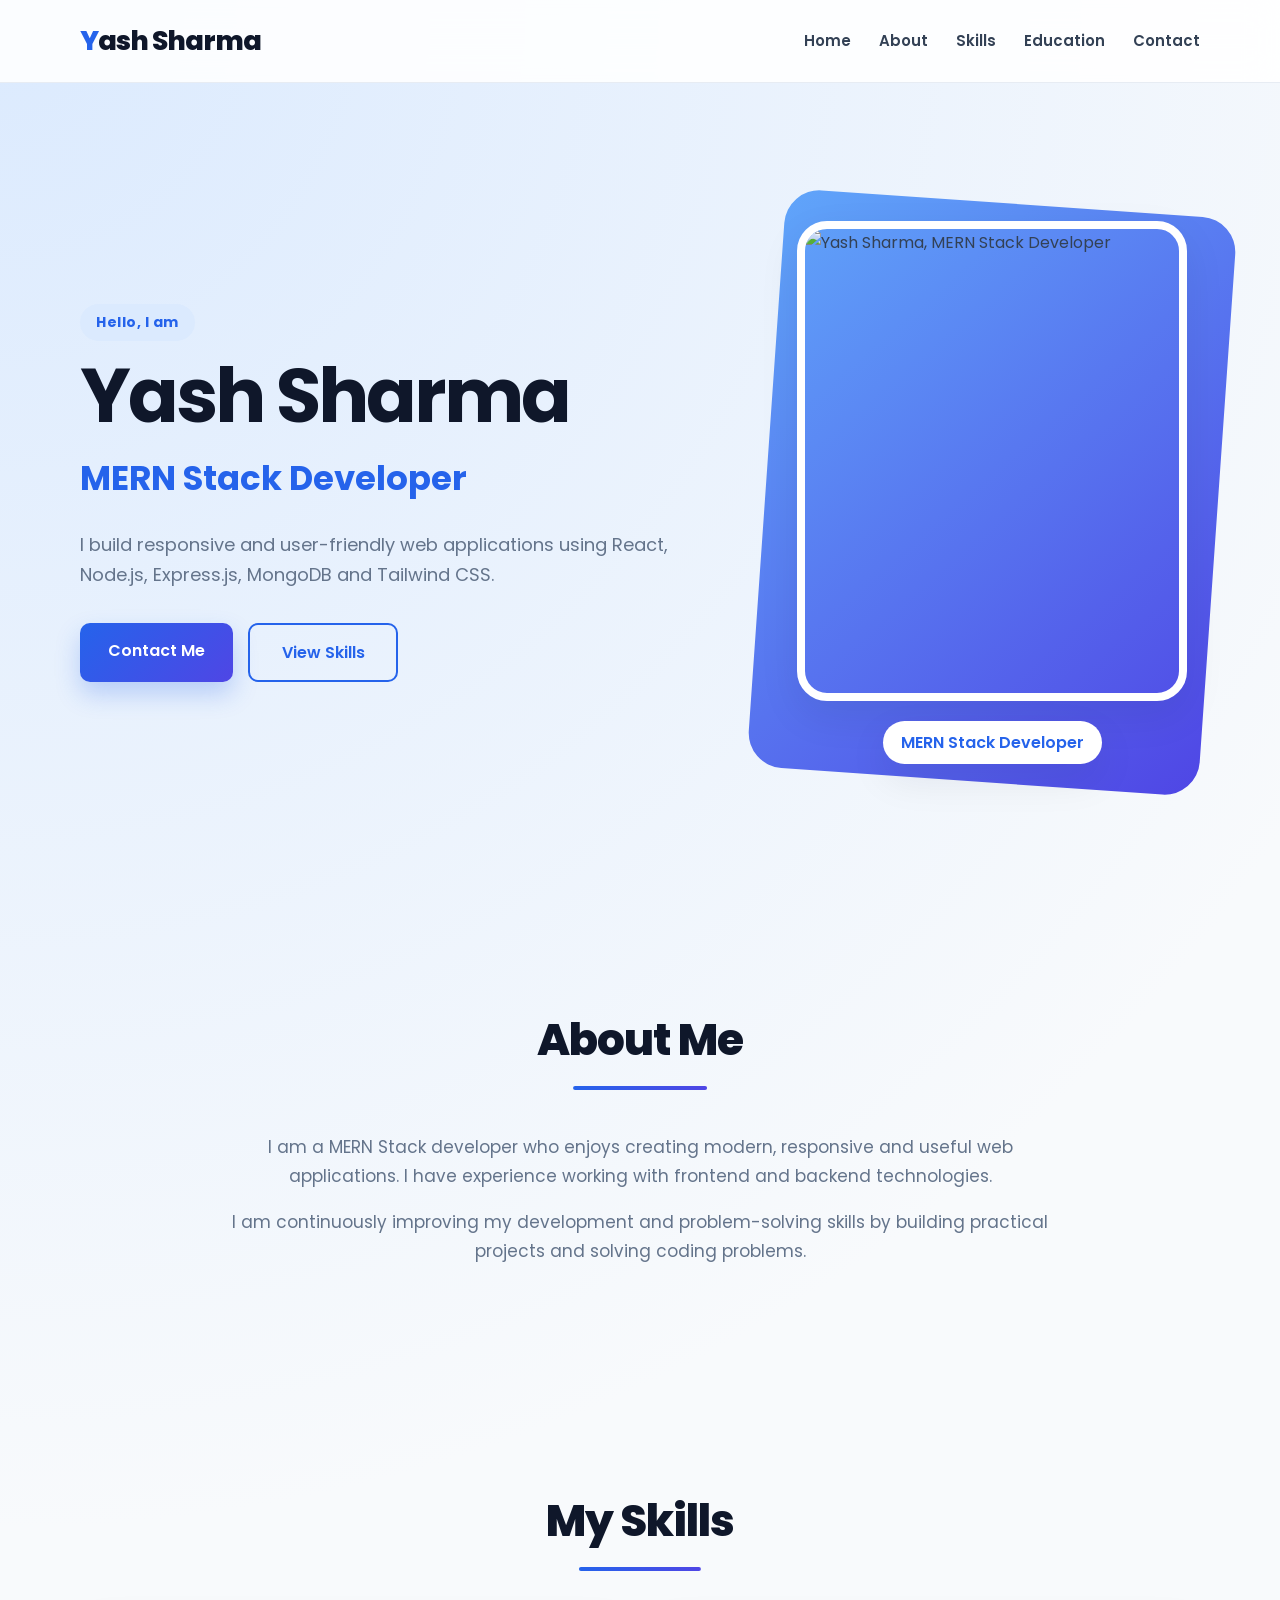
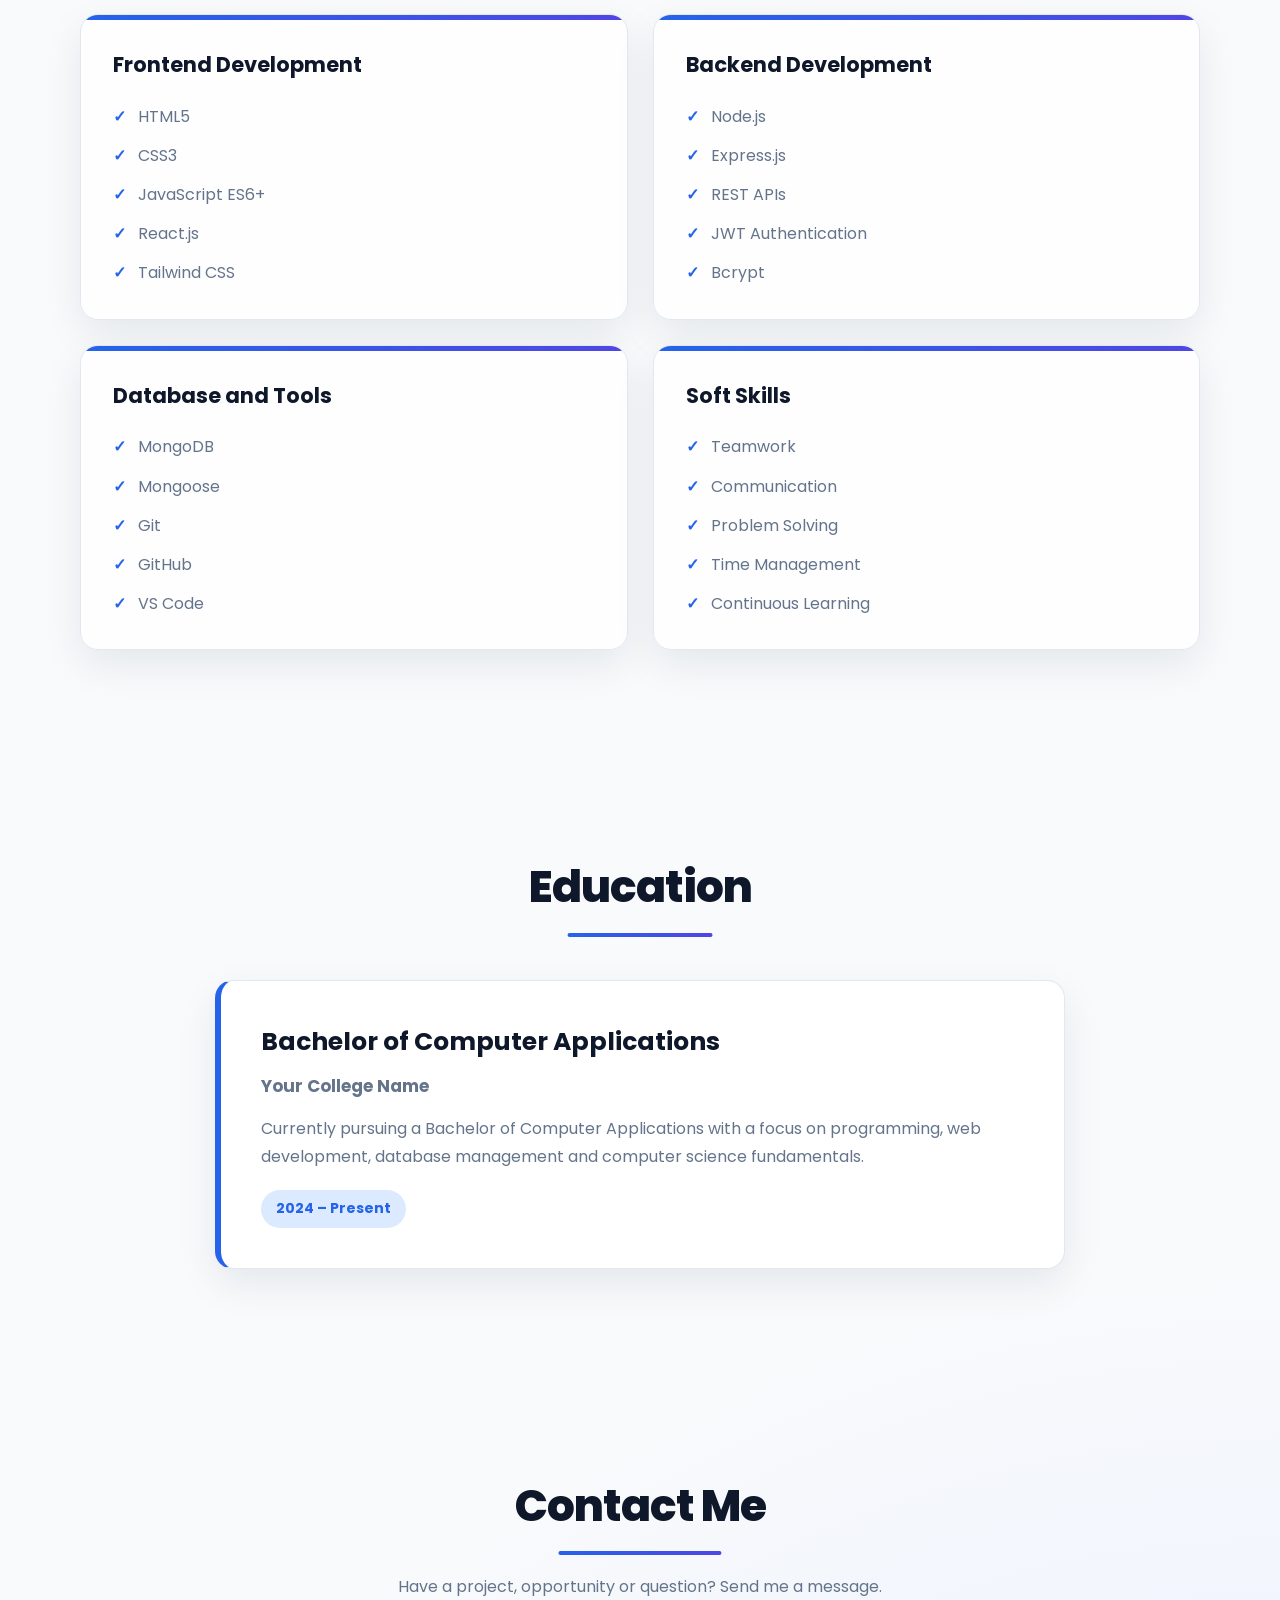
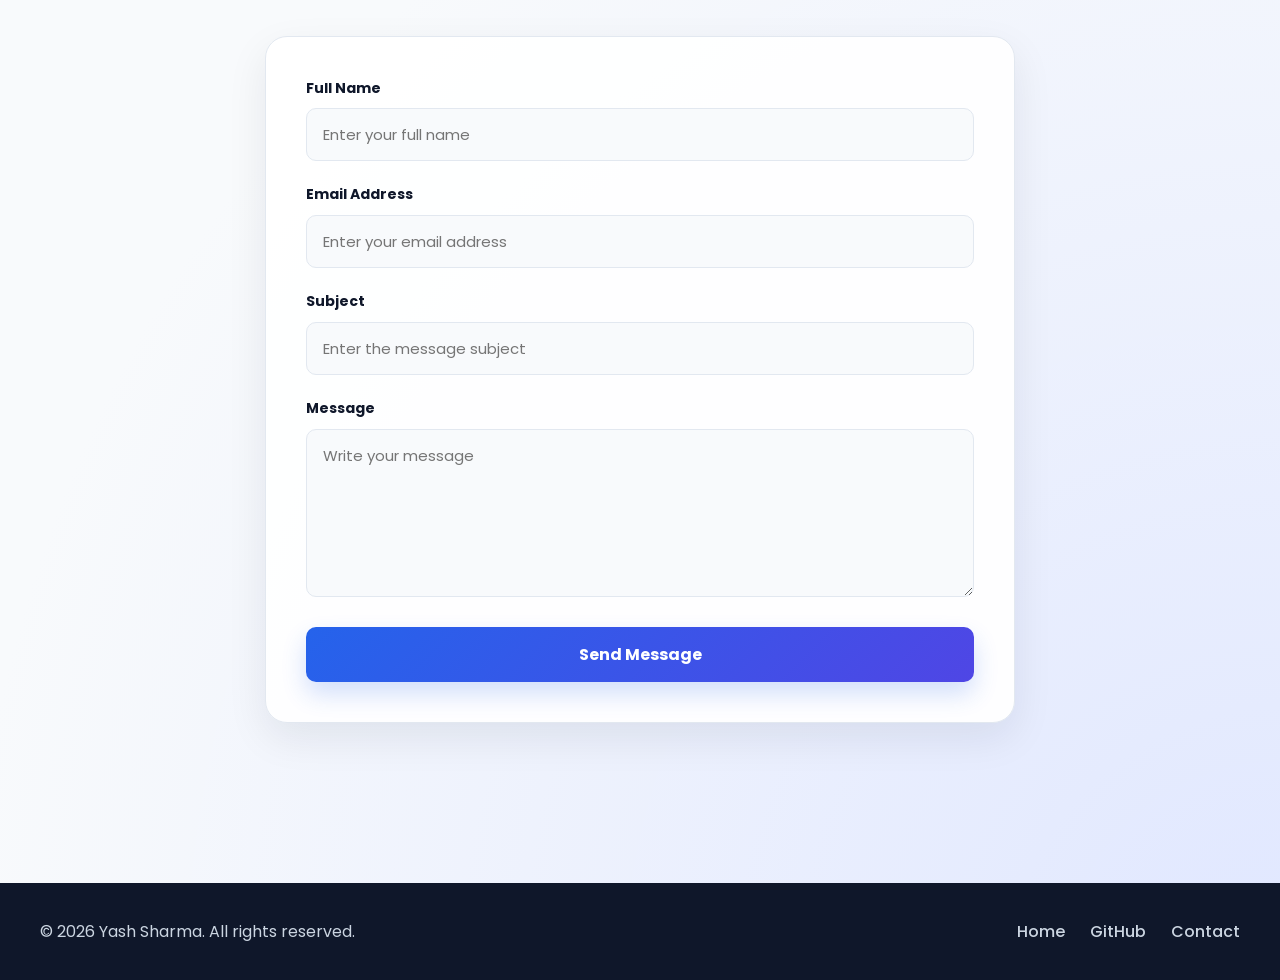
==== Day 3 Task/index.html @ 2488f907 "Day 3 Task" ====
<!DOCTYPE html>
<html lang="en">

<head>
    <meta charset="UTF-8">

    <meta
        name="viewport"
        content="width=device-width, initial-scale=1.0"
    >

    <meta
        name="description"
        content="Portfolio website of Yash Sharma, MERN Stack Developer"
    >

    <title>Yash Sharma | MERN Stack Developer</title>

    <link rel="stylesheet" href="style.css">
</head>

<body>

    <!-- Header -->
    <header id="home">

        <nav aria-label="Main navigation">

            <a href="#home" class="logo">
                Yash Sharma
            </a>

            <ul class="nav-links">

                <li>
                    <a href="#home">Home</a>
                </li>

                <li>
                    <a href="#about">About</a>
                </li>

                <li>
                    <a href="#skills">Skills</a>
                </li>

                <li>
                    <a href="#education">Education</a>
                </li>

                <li>
                    <a href="#contact">Contact</a>
                </li>

            </ul>

        </nav>

    </header>

    <!-- Main Content -->
    <main>

        <!-- Hero Section -->
        <section id="hero">

            <div class="hero-content">

                <p class="hero-intro">
                    Hello, I am
                </p>

                <h1>Yash Sharma</h1>

                <h2>MERN Stack Developer</h2>

                <p>
                    I build responsive and user-friendly web applications
                    using React, Node.js, Express.js, MongoDB and Tailwind CSS.
                </p>

                <div class="hero-buttons">

                    <a href="#contact" class="primary-button">
                        Contact Me
                    </a>

                    <a href="#skills" class="secondary-button">
                        View Skills
                    </a>

                </div>

            </div>

            <figure class="hero-image">

                <img
                    src="images/profile.jpg"
                    alt="Yash Sharma, MERN Stack Developer"
                >

                <figcaption>
                    MERN Stack Developer
                </figcaption>

            </figure>

        </section>

        <!-- About Section -->
        <section id="about" class="section">

            <h2>About Me</h2>

            <p>
                I am a MERN Stack developer who enjoys creating modern,
                responsive and useful web applications. I have experience
                working with frontend and backend technologies.
            </p>

            <p>
                I am continuously improving my development and problem-solving
                skills by building practical projects and solving coding
                problems.
            </p>

        </section>

        <!-- Skills Section -->
        <section id="skills" class="section">

            <h2>My Skills</h2>

            <div class="skills-container">

                <article class="skill-card">

                    <h3>Frontend Development</h3>

                    <ul>
                        <li>HTML5</li>
                        <li>CSS3</li>
                        <li>JavaScript ES6+</li>
                        <li>React.js</li>
                        <li>Tailwind CSS</li>
                    </ul>

                </article>

                <article class="skill-card">

                    <h3>Backend Development</h3>

                    <ul>
                        <li>Node.js</li>
                        <li>Express.js</li>
                        <li>REST APIs</li>
                        <li>JWT Authentication</li>
                        <li>Bcrypt</li>
                    </ul>

                </article>

                <article class="skill-card">

                    <h3>Database and Tools</h3>

                    <ul>
                        <li>MongoDB</li>
                        <li>Mongoose</li>
                        <li>Git</li>
                        <li>GitHub</li>
                        <li>VS Code</li>
                    </ul>

                </article>

                <article class="skill-card">

                    <h3>Soft Skills</h3>

                    <ul>
                        <li>Teamwork</li>
                        <li>Communication</li>
                        <li>Problem Solving</li>
                        <li>Time Management</li>
                        <li>Continuous Learning</li>
                    </ul>

                </article>

            </div>

        </section>

        <!-- Education Section -->
        <section id="education" class="section">

            <h2>Education</h2>

            <div class="education-container">

                <article class="education-card">

                    <h3>Bachelor of Computer Applications</h3>

                    <p class="education-institute">
                        Your College Name
                    </p>

                    <p>
                        Currently pursuing a Bachelor of Computer Applications
                        with a focus on programming, web development, database
                        management and computer science fundamentals.
                    </p>

                    <time datetime="2024">
                        2024 – Present
                    </time>

                </article>

            </div>

        </section>

        <!-- Contact Section -->
        <section id="contact" class="section">

            <h2>Contact Me</h2>

            <p class="contact-intro">
                Have a project, opportunity or question? Send me a message.
            </p>

            <form action="#" method="post" class="contact-form">

                <div class="form-group">

                    <label for="name">
                        Full Name
                    </label>

                    <input
                        type="text"
                        id="name"
                        name="name"
                        placeholder="Enter your full name"
                        required
                    >

                </div>

                <div class="form-group">

                    <label for="email">
                        Email Address
                    </label>

                    <input
                        type="email"
                        id="email"
                        name="email"
                        placeholder="Enter your email address"
                        required
                    >

                </div>

                <div class="form-group">

                    <label for="subject">
                        Subject
                    </label>

                    <input
                        type="text"
                        id="subject"
                        name="subject"
                        placeholder="Enter the message subject"
                        required
                    >

                </div>

                <div class="form-group">

                    <label for="message">
                        Message
                    </label>

                    <textarea
                        id="message"
                        name="message"
                        rows="6"
                        placeholder="Write your message"
                        required
                    ></textarea>

                </div>

                <button type="submit">
                    Send Message
                </button>

            </form>

        </section>

    </main>

    <!-- Footer -->
    <footer>

        <div class="footer-content">

            <p>
                &copy; 2026 Yash Sharma. All rights reserved.
            </p>

            <nav aria-label="Footer navigation">

                <a href="#home">Home</a>

                <a
                    href="https://github.com/"
                    target="_blank"
                    rel="noopener noreferrer"
                >
                    GitHub
                </a>

                <a href="#contact">
                    Contact
                </a>

            </nav>

        </div>

    </footer>

</body>

</html>
---- Day 3 Task/style.css ----
@import url("https://fonts.googleapis.com/css2?family=Poppins:wght@400;500;600;700;800&display=swap");

:root {
    --primary: #2563eb;
    --primary-dark: #1d4ed8;
    --primary-light: #dbeafe;
    --dark: #0f172a;
    --text: #334155;
    --muted: #64748b;
    --background: #f8fafc;
    --card: #ffffff;
    --border: #e2e8f0;
    --shadow: 0 15px 40px rgba(15, 23, 42, 0.08);
    --shadow-hover: 0 20px 45px rgba(37, 99, 235, 0.15);
}

* {
    margin: 0;
    padding: 0;
    box-sizing: border-box;
}

html {
    scroll-behavior: smooth;
    scroll-padding-top: 90px;
}

body {
    font-family: "Poppins", sans-serif;
    background:
        radial-gradient(circle at top left, #dbeafe 0, transparent 35%),
        radial-gradient(circle at bottom right, #e0e7ff 0, transparent 30%),
        var(--background);
    color: var(--text);
    line-height: 1.7;
}

img {
    max-width: 100%;
    display: block;
}

a {
    text-decoration: none;
}

ul {
    list-style: none;
}

/* Header and Navbar */

header {
    position: sticky;
    top: 0;
    z-index: 1000;
    background: rgba(255, 255, 255, 0.88);
    backdrop-filter: blur(16px);
    border-bottom: 1px solid rgba(226, 232, 240, 0.8);
}

nav {
    max-width: 1200px;
    margin: auto;
    padding: 18px 40px;
    display: flex;
    align-items: center;
    justify-content: space-between;
}

.logo {
    font-size: 27px;
    font-weight: 800;
    color: var(--dark);
    letter-spacing: -1px;
}

.logo::first-letter {
    color: var(--primary);
}

.nav-links {
    display: flex;
    align-items: center;
    gap: 28px;
}

.nav-links a {
    position: relative;
    color: var(--text);
    font-size: 15px;
    font-weight: 600;
    transition: color 0.3s ease;
}

.nav-links a::after {
    content: "";
    position: absolute;
    left: 0;
    bottom: -7px;
    width: 0;
    height: 2px;
    border-radius: 10px;
    background: var(--primary);
    transition: width 0.3s ease;
}

.nav-links a:hover {
    color: var(--primary);
}

.nav-links a:hover::after {
    width: 100%;
}

/* Hero Section */

#hero {
    max-width: 1200px;
    min-height: calc(100vh - 80px);
    margin: auto;
    padding: 90px 40px;
    display: grid;
    grid-template-columns: 1.2fr 0.8fr;
    align-items: center;
    gap: 80px;
}

.hero-content {
    animation: slideInLeft 0.8s ease;
}

.hero-intro {
    display: inline-block;
    margin-bottom: 14px;
    padding: 7px 16px;
    border-radius: 50px;
    background: var(--primary-light);
    color: var(--primary);
    font-size: 14px;
    font-weight: 700;
    letter-spacing: 0.5px;
}

#hero h1 {
    margin-bottom: 12px;
    color: var(--dark);
    font-size: clamp(48px, 7vw, 75px);
    line-height: 1.1;
    letter-spacing: -3px;
}

#hero h2 {
    margin-bottom: 22px;
    color: var(--primary);
    font-size: clamp(24px, 4vw, 34px);
    font-weight: 700;
}

#hero .hero-content > p:not(.hero-intro) {
    max-width: 620px;
    margin-bottom: 32px;
    color: var(--muted);
    font-size: 18px;
}

.hero-buttons {
    display: flex;
    flex-wrap: wrap;
    gap: 15px;
}

.primary-button,
.secondary-button {
    min-width: 150px;
    padding: 14px 28px;
    border-radius: 10px;
    font-weight: 600;
    text-align: center;
    transition:
        transform 0.3s ease,
        box-shadow 0.3s ease,
        background 0.3s ease;
}

.primary-button {
    background: linear-gradient(135deg, var(--primary), #4f46e5);
    color: white;
    box-shadow: 0 12px 25px rgba(37, 99, 235, 0.25);
}

.primary-button:hover {
    transform: translateY(-3px);
    box-shadow: 0 16px 30px rgba(37, 99, 235, 0.35);
}

.secondary-button {
    border: 2px solid var(--primary);
    background: transparent;
    color: var(--primary);
}

.secondary-button:hover {
    transform: translateY(-3px);
    background: var(--primary);
    color: white;
}

.hero-image {
    position: relative;
    animation: slideInRight 0.8s ease;
}

.hero-image::before {
    content: "";
    position: absolute;
    inset: -18px;
    z-index: -1;
    border-radius: 35px;
    background: linear-gradient(135deg, #60a5fa, #4f46e5);
    transform: rotate(4deg);
}

.hero-image img {
    width: 100%;
    max-width: 390px;
    height: 480px;
    margin: auto;
    object-fit: cover;
    border: 8px solid white;
    border-radius: 30px;
    box-shadow: var(--shadow);
}

.hero-image figcaption {
    width: fit-content;
    margin: 20px auto 0;
    padding: 8px 18px;
    border-radius: 30px;
    background: white;
    color: var(--primary);
    font-weight: 600;
    box-shadow: var(--shadow);
}

/* Shared Section Styles */

.section {
    max-width: 1200px;
    margin: auto;
    padding: 100px 40px;
}

.section > h2 {
    position: relative;
    width: fit-content;
    margin: 0 auto 55px;
    color: var(--dark);
    font-size: clamp(32px, 5vw, 44px);
    font-weight: 800;
    letter-spacing: -1px;
}

.section > h2::after {
    content: "";
    position: absolute;
    left: 50%;
    bottom: -12px;
    width: 65%;
    height: 4px;
    border-radius: 10px;
    background: linear-gradient(90deg, var(--primary), #4f46e5);
    transform: translateX(-50%);
}

/* About Section */

#about {
    text-align: center;
}

#about p {
    max-width: 850px;
    margin: 0 auto 18px;
    color: var(--muted);
    font-size: 17px;
}

/* Skills Section */

.skills-container {
    display: grid;
    grid-template-columns: repeat(2, 1fr);
    gap: 25px;
}

.skill-card {
    position: relative;
    overflow: hidden;
    padding: 32px;
    border: 1px solid var(--border);
    border-radius: 18px;
    background: rgba(255, 255, 255, 0.9);
    box-shadow: var(--shadow);
    transition:
        transform 0.3s ease,
        box-shadow 0.3s ease,
        border-color 0.3s ease;
}

.skill-card::before {
    content: "";
    position: absolute;
    top: 0;
    left: 0;
    width: 100%;
    height: 5px;
    background: linear-gradient(90deg, var(--primary), #4f46e5);
}

.skill-card:hover {
    transform: translateY(-8px);
    border-color: #bfdbfe;
    box-shadow: var(--shadow-hover);
}

.skill-card h3 {
    margin-bottom: 20px;
    color: var(--dark);
    font-size: 21px;
}

.skill-card ul {
    display: grid;
    gap: 12px;
}

.skill-card li {
    position: relative;
    padding-left: 25px;
    color: var(--muted);
}

.skill-card li::before {
    content: "✓";
    position: absolute;
    left: 0;
    color: var(--primary);
    font-weight: 800;
}

/* Education Section */

.education-container {
    max-width: 850px;
    margin: auto;
}

.education-card {
    position: relative;
    padding: 40px;
    border: 1px solid var(--border);
    border-left: 6px solid var(--primary);
    border-radius: 18px;
    background: white;
    box-shadow: var(--shadow);
    transition:
        transform 0.3s ease,
        box-shadow 0.3s ease;
}

.education-card:hover {
    transform: translateY(-6px);
    box-shadow: var(--shadow-hover);
}

.education-card h3 {
    margin-bottom: 8px;
    color: var(--dark);
    font-size: 25px;
}

.education-institute {
    margin-bottom: 15px;
    color: var(--primary);
    font-size: 17px;
    font-weight: 700;
}

.education-card p {
    color: var(--muted);
}

.education-card time {
    display: inline-block;
    margin-top: 20px;
    padding: 7px 15px;
    border-radius: 25px;
    background: var(--primary-light);
    color: var(--primary);
    font-size: 14px;
    font-weight: 700;
}

/* Contact Section */

.contact-intro {
    margin: -25px auto 35px;
    color: var(--muted);
    text-align: center;
}

.contact-form {
    max-width: 750px;
    margin: auto;
    padding: 40px;
    border: 1px solid var(--border);
    border-radius: 22px;
    background: rgba(255, 255, 255, 0.95);
    box-shadow: var(--shadow);
}

.form-group {
    margin-bottom: 22px;
}

.form-group label {
    display: block;
    margin-bottom: 8px;
    color: var(--dark);
    font-size: 14px;
    font-weight: 700;
}

.form-group input,
.form-group textarea {
    width: 100%;
    padding: 14px 16px;
    border: 1px solid var(--border);
    border-radius: 10px;
    background: #f8fafc;
    color: var(--dark);
    font-family: inherit;
    font-size: 15px;
    outline: none;
    transition:
        border-color 0.3s ease,
        box-shadow 0.3s ease,
        background 0.3s ease;
}

.form-group input:focus,
.form-group textarea:focus {
    border-color: var(--primary);
    background: white;
    box-shadow: 0 0 0 4px rgba(37, 99, 235, 0.12);
}

.form-group textarea {
    min-height: 150px;
    resize: vertical;
}

.contact-form button {
    width: 100%;
    padding: 15px;
    border: none;
    border-radius: 10px;
    background: linear-gradient(135deg, var(--primary), #4f46e5);
    color: white;
    font-family: inherit;
    font-size: 16px;
    font-weight: 700;
    cursor: pointer;
    box-shadow: 0 12px 25px rgba(37, 99, 235, 0.2);
    transition:
        transform 0.3s ease,
        box-shadow 0.3s ease;
}

.contact-form button:hover {
    transform: translateY(-3px);
    box-shadow: 0 16px 30px rgba(37, 99, 235, 0.3);
}

/* Footer */

footer {
    margin-top: 60px;
    padding: 35px 40px;
    background: var(--dark);
    color: #cbd5e1;
}

.footer-content {
    max-width: 1200px;
    margin: auto;
    display: flex;
    align-items: center;
    justify-content: space-between;
    gap: 25px;
}

.footer-content nav {
    margin: 0;
    padding: 0;
    display: flex;
    gap: 25px;
}

.footer-content nav a {
    color: #cbd5e1;
    font-weight: 500;
    transition: color 0.3s ease;
}

.footer-content nav a:hover {
    color: #60a5fa;
}

/* Animations */

@keyframes slideInLeft {
    from {
        opacity: 0;
        transform: translateX(-40px);
    }

    to {
        opacity: 1;
        transform: translateX(0);
    }
}

@keyframes slideInRight {
    from {
        opacity: 0;
        transform: translateX(40px);
    }

    to {
        opacity: 1;
        transform: translateX(0);
    }
}

/* Tablet */

@media (max-width: 900px) {
    #hero {
        grid-template-columns: 1fr;
        text-align: center;
        gap: 60px;
    }

    #hero .hero-content > p:not(.hero-intro) {
        margin-left: auto;
        margin-right: auto;
    }

    .hero-buttons {
        justify-content: center;
    }

    .hero-image {
        width: 320px;
        margin: auto;
    }

    .hero-image img {
        height: 400px;
    }

    .skills-container {
        grid-template-columns: 1fr;
    }
}

/* Mobile */

@media (max-width: 768px) {
    nav {
        padding: 16px 20px;
        flex-direction: column;
        gap: 15px;
    }

    .nav-links {
        width: 100%;
        padding-bottom: 5px;
        gap: 18px;
        justify-content: flex-start;
        overflow-x: auto;
    }

    .nav-links a {
        white-space: nowrap;
        font-size: 14px;
    }

    #hero {
        min-height: auto;
        padding: 70px 20px;
    }

    #hero h1 {
        letter-spacing: -2px;
    }

    .section {
        padding: 75px 20px;
    }

    .skill-card,
    .education-card,
    .contact-form {
        padding: 25px 20px;
    }

    .footer-content {
        flex-direction: column;
        text-align: center;
    }

    .footer-content nav {
        flex-wrap: wrap;
        justify-content: center;
    }
}

/* Small Mobile */

@media (max-width: 480px) {
    .logo {
        font-size: 23px;
    }

    .hero-buttons {
        flex-direction: column;
    }

    .primary-button,
    .secondary-button {
        width: 100%;
    }

    .hero-image {
        width: 270px;
    }

    .hero-image img {
        height: 340px;
    }

    .section > h2 {
        font-size: 32px;
    }

    footer {
        padding: 30px 20px;
    }
}
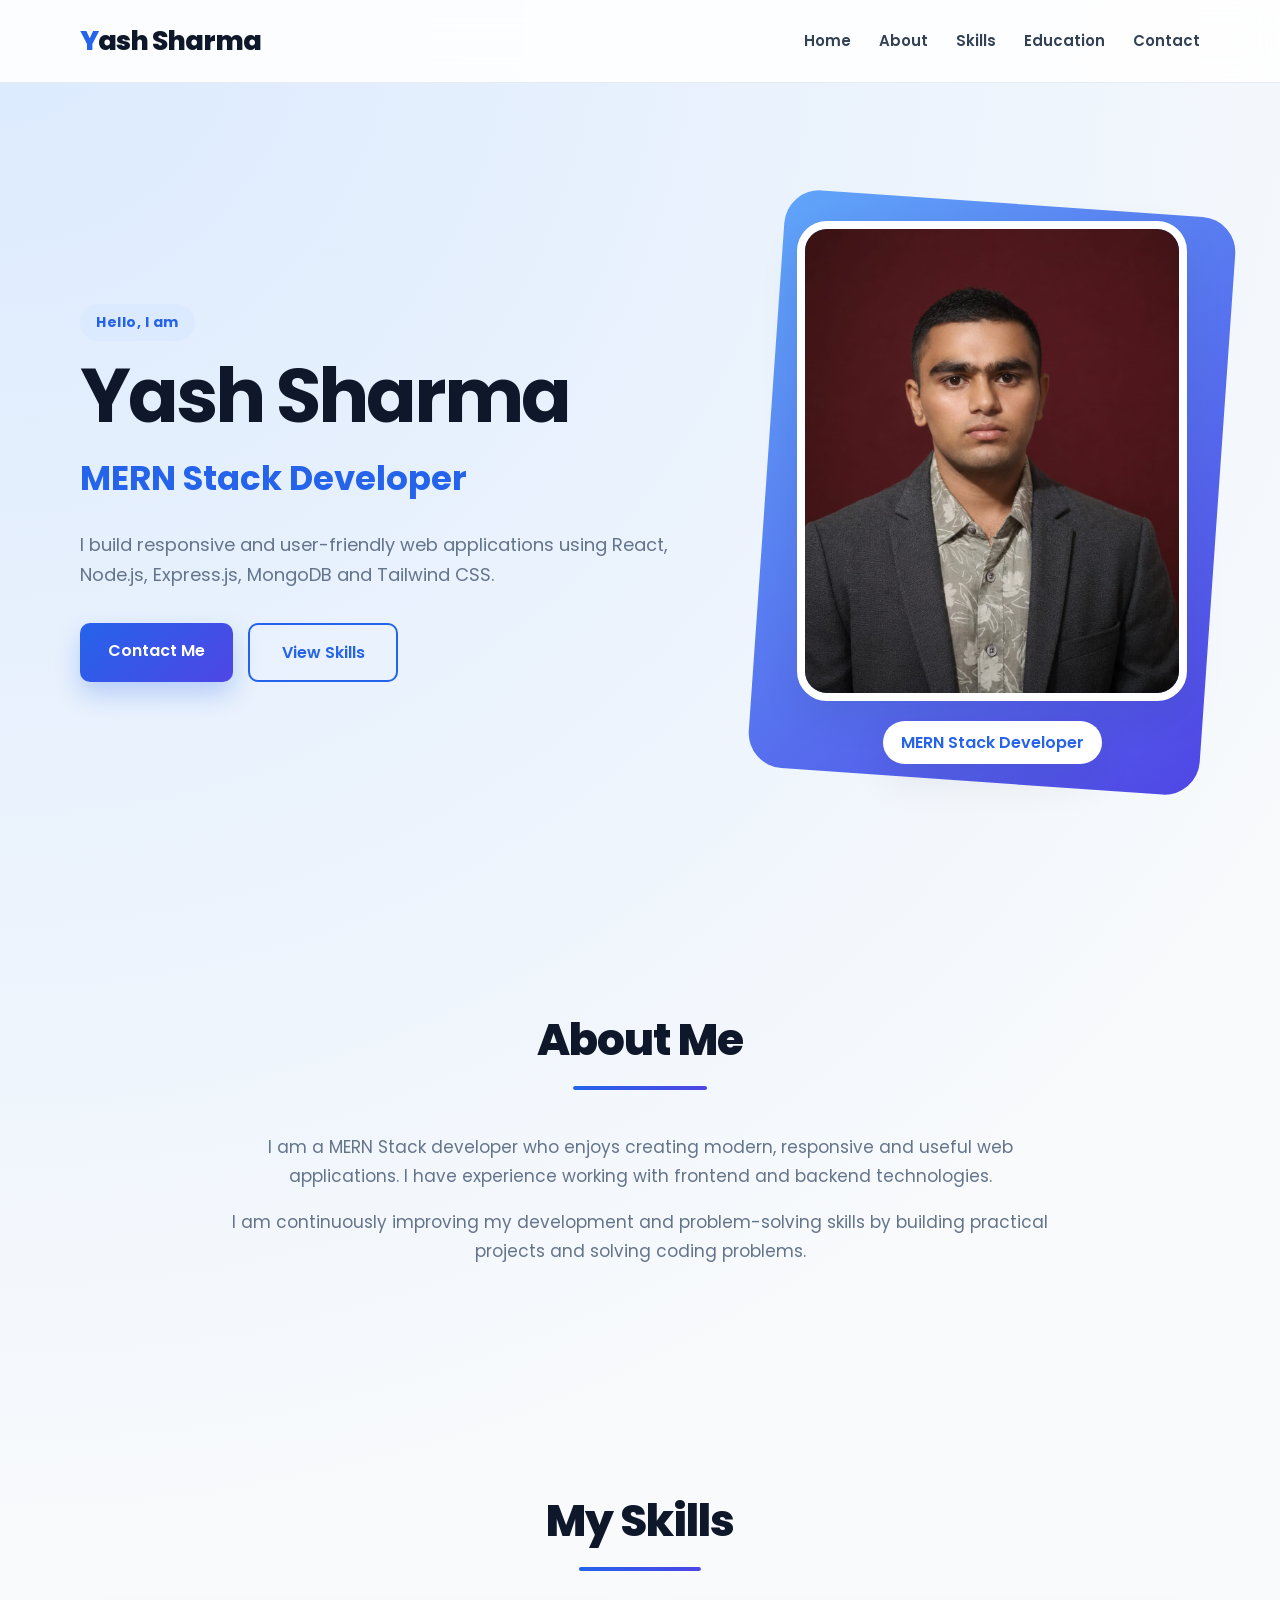
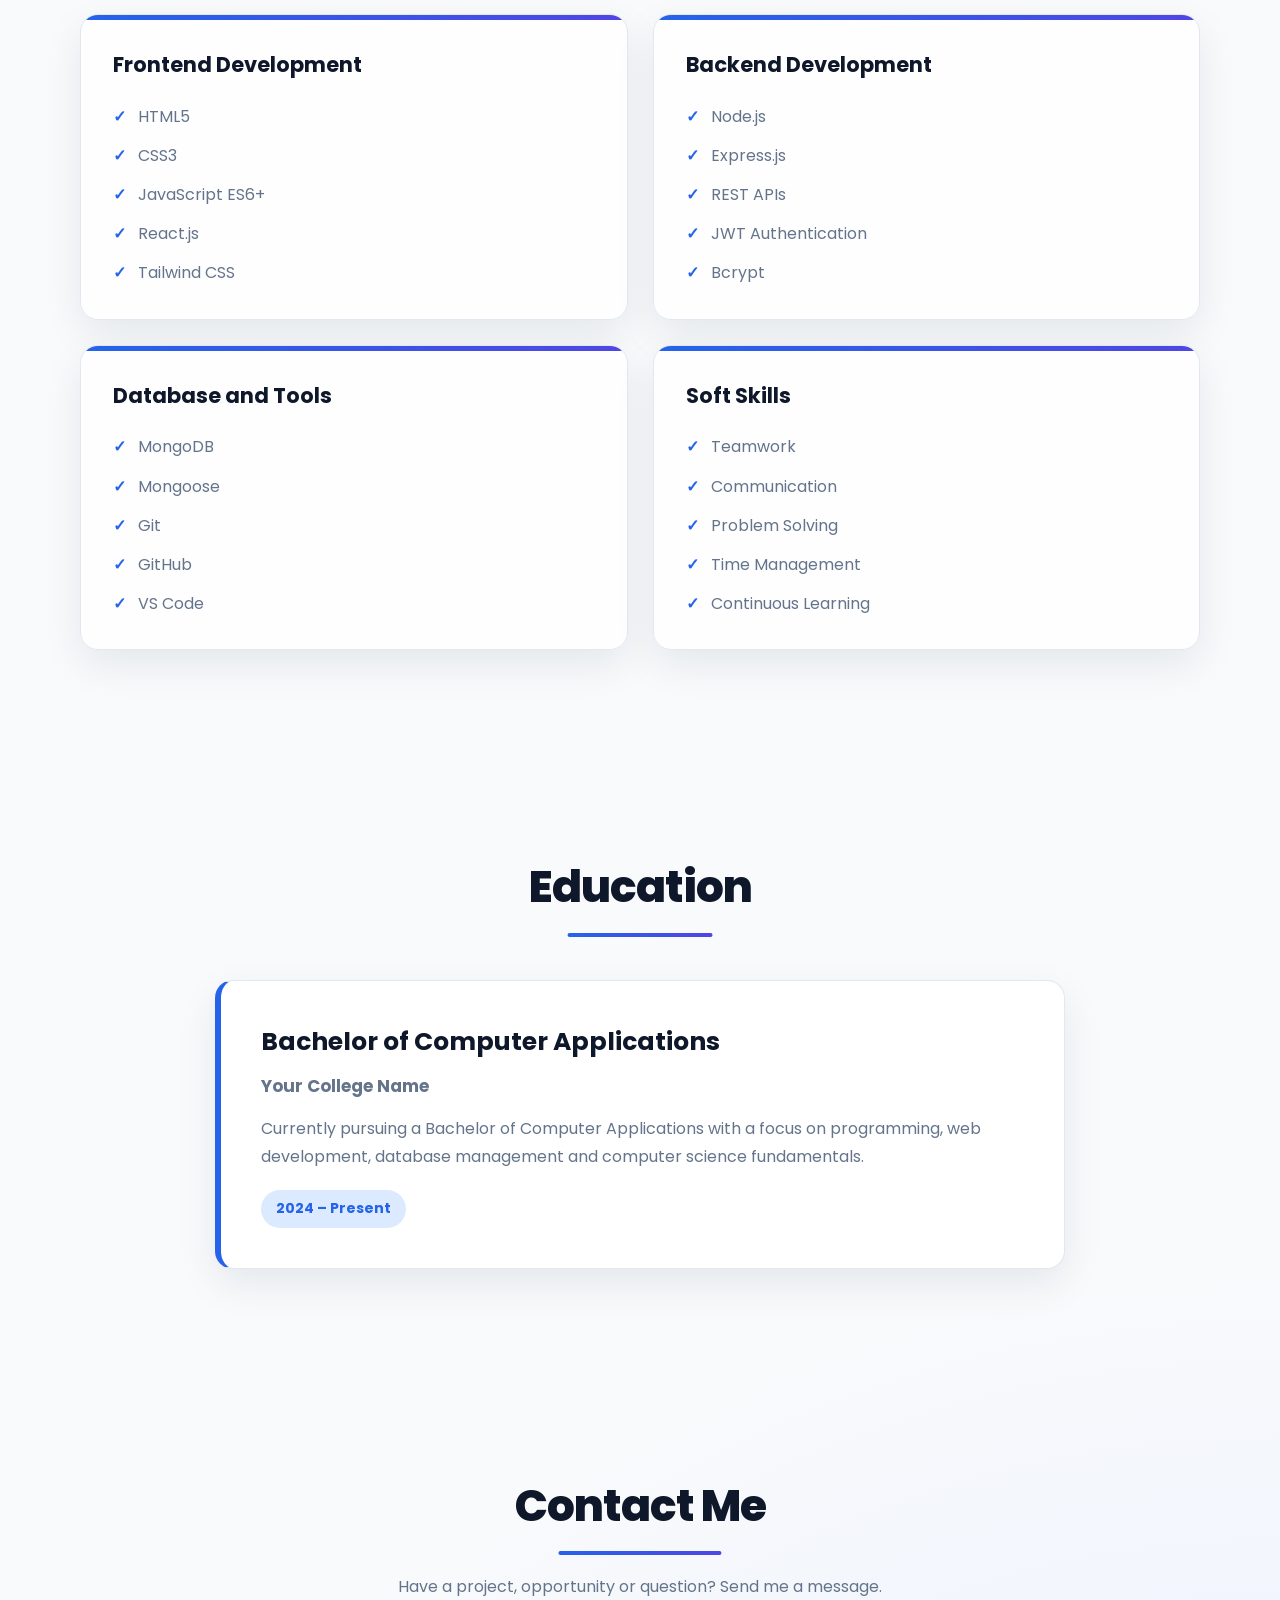
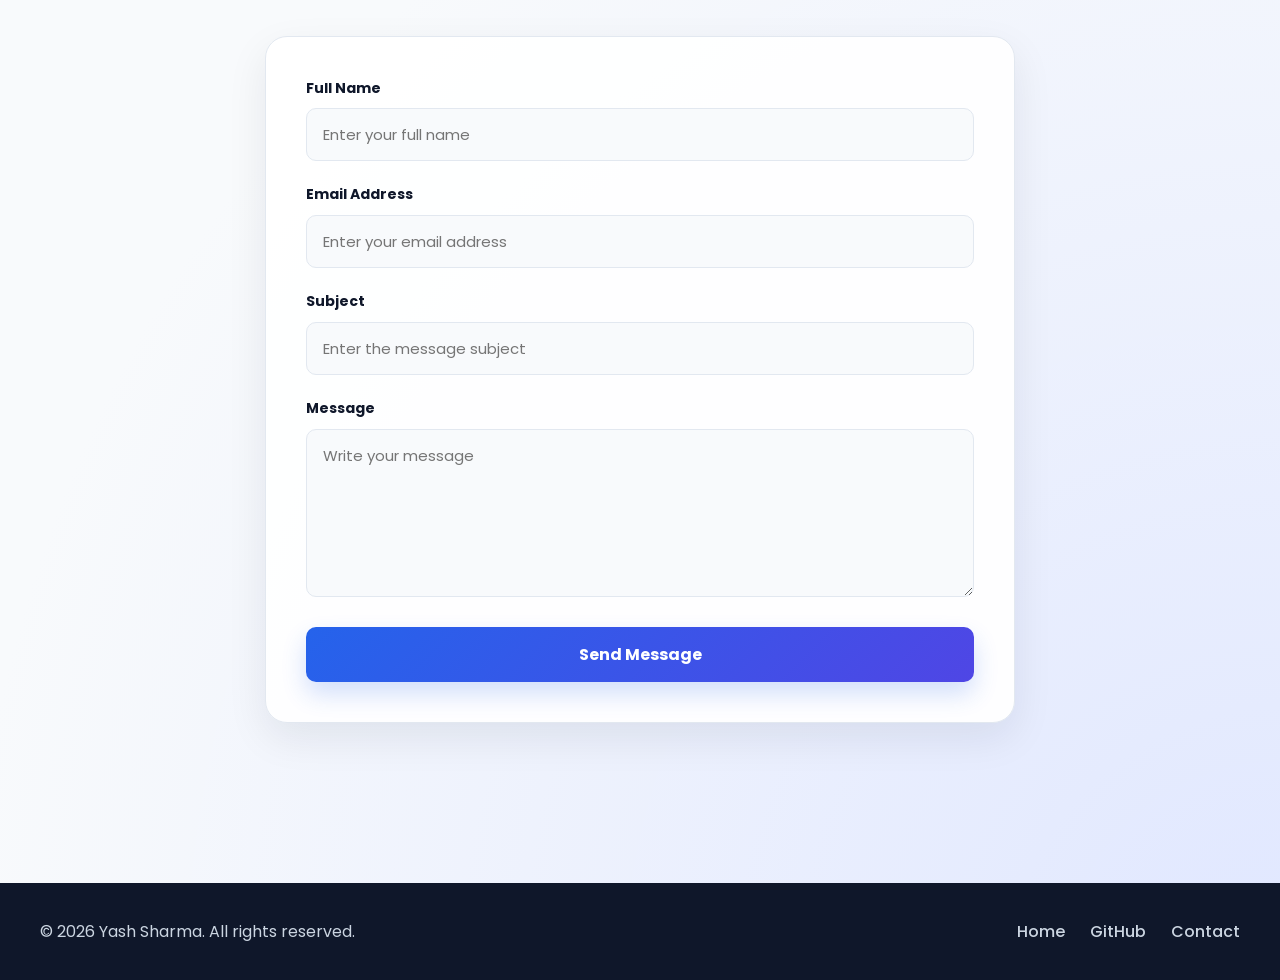
==== commit 037e777a: "Image update in day 3 task" ====
--- a/Day 3 Task/index.html
+++ b/Day 3 Task/index.html
@@ -96,7 +96,7 @@
             <figure class="hero-image">
 
                 <img
-                    src="images/profile.jpg"
+                    src="images/profile.jpeg"
                     alt="Yash Sharma, MERN Stack Developer"
                 >
 
